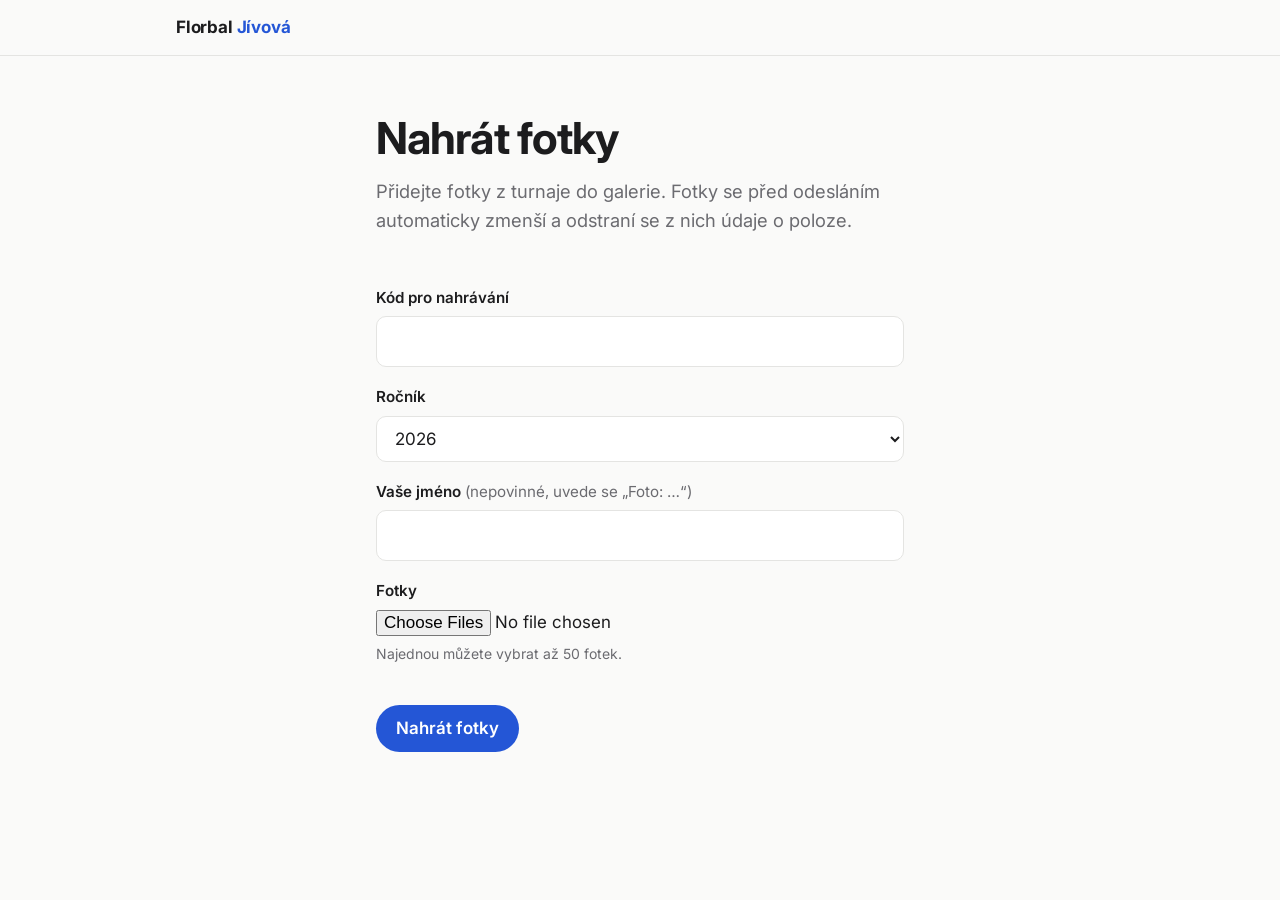
==== nahrat/index.html @ e93ef835 "Gallery from photo list, upload page and upload function Co-Authored-By: Claude Opus 5.5 <noreply@an" ====
<!doctype html>
<html lang="cs">
<head>
  <meta charset="utf-8">
  <meta name="viewport" content="width=device-width, initial-scale=1">
  <meta name="robots" content="noindex, nofollow">
  <meta name="referrer" content="no-referrer">
  <title>Nahrát fotky – Florbalový turnaj Jívová</title>
  <link rel="preconnect" href="https://fonts.googleapis.com">
  <link rel="preconnect" href="https://fonts.gstatic.com" crossorigin>
  <link href="https://fonts.googleapis.com/css2?family=Inter:wght@400;500;600;700&display=swap" rel="stylesheet">
  <link rel="stylesheet" href="../css/style.css">
  <link rel="stylesheet" href="nahrat.css">
</head>
<body>
  <header class="site-header">
    <div class="wrap">
      <a class="logo" href="../index.html">Florbal <span>Jívová</span></a>
    </div>
  </header>

  <main>
    <div class="wrap narrow">
      <h1>Nahrát fotky</h1>
      <p class="lead">Přidejte fotky z turnaje do galerie. Fotky se před odesláním automaticky zmenší a odstraní se z nich údaje o poloze.</p>

      <p id="closed" class="box warn" hidden>Nahrávání fotek je teď vypnuté.</p>

      <form id="form" hidden>
        <label for="code">Kód pro nahrávání</label>
        <input id="code" name="code" type="password" autocomplete="off" required>

        <label for="year">Ročník</label>
        <select id="year" name="year" required></select>

        <label for="name">Vaše jméno <span class="opt">(nepovinné, uvede se „Foto: …“)</span></label>
        <input id="name" name="name" type="text" maxlength="40" autocomplete="name">

        <label for="files">Fotky</label>
        <input id="files" name="files" type="file" accept="image/jpeg,image/png,image/webp,image/heic,image/heif" multiple required>
        <p class="hint">Najednou můžete vybrat až 50 fotek.</p>

        <div id="previews" class="previews"></div>

        <p id="status" class="box" hidden></p>
        <div id="bar" class="bar" hidden><span></span></div>

        <button id="send" class="btn" type="submit">Nahrát fotky</button>
      </form>
    </div>
  </main>

  <script src="nahrat.js"></script>
</body>
</html>
---- css/style.css ----
/* Florbalový turnaj Jívová – sdílené styly */

:root {
  --bg: #fafaf9;
  --surface: #ffffff;
  --text: #1c1c1e;
  --muted: #6b6b70;
  --line: #e4e4e2;
  --accent: #2456d6;
  --accent-soft: #e8eefc;
  --radius: 12px;
  --max: 960px;
}

@media (prefers-color-scheme: dark) {
  :root {
    --bg: #141416;
    --surface: #1c1c1f;
    --text: #ececef;
    --muted: #9a9aa2;
    --line: #2a2a2e;
    --accent: #7aa2ff;
    --accent-soft: #1f2a44;
  }
}

* { box-sizing: border-box; }
html, body { margin: 0; }

body {
  background: var(--bg);
  color: var(--text);
  font-family: "Inter", system-ui, -apple-system, "Segoe UI", sans-serif;
  line-height: 1.6;
  font-size: 17px;
}

img { max-width: 100%; display: block; }
a { color: var(--accent); }

.wrap {
  max-width: var(--max);
  margin: 0 auto;
  padding: 0 16px;
}

/* ---------- Hlavička a navigace ---------- */

.site-header {
  border-bottom: 1px solid var(--line);
  background: var(--bg);
  position: sticky;
  top: 0;
  z-index: 10;
}

.site-header .wrap {
  display: flex;
  flex-wrap: wrap;
  align-items: center;
  justify-content: space-between;
  gap: 8px 24px;
  padding-top: 14px;
  padding-bottom: 14px;
}

.logo {
  font-weight: 700;
  color: var(--text);
  text-decoration: none;
  letter-spacing: -0.01em;
}
.logo span { color: var(--accent); }

.nav {
  display: flex;
  flex-wrap: wrap;
  gap: 4px 20px;
  margin: 0;
  padding: 0;
  list-style: none;
}

.nav a {
  color: var(--muted);
  text-decoration: none;
  font-size: 0.95rem;
  font-weight: 500;
  padding: 4px 0;
  border-bottom: 2px solid transparent;
}
.nav a:hover { color: var(--text); }
.nav a[aria-current="page"] {
  color: var(--text);
  border-bottom-color: var(--accent);
}

/* ---------- Obsah ---------- */

main { padding: 56px 0 80px; }

h1, h2, h3 { line-height: 1.2; letter-spacing: -0.02em; }
h1 { font-size: clamp(2rem, 5vw, 2.75rem); margin: 0 0 12px; }
h2 { font-size: 1.5rem; margin: 48px 0 16px; }
h3 { font-size: 1.125rem; margin: 0 0 6px; }

.lead { color: var(--muted); font-size: 1.15rem; margin: 0 0 32px; max-width: 640px; }

/* Úvodní blok */
.hero { padding: 24px 0 16px; }
.hero .badge {
  display: inline-block;
  background: var(--accent-soft);
  color: var(--accent);
  font-size: 0.85rem;
  font-weight: 600;
  padding: 4px 12px;
  border-radius: 999px;
  margin-bottom: 16px;
}

.facts {
  display: grid;
  grid-template-columns: repeat(3, 1fr);
  gap: 12px;
  margin: 32px 0 0;
}
.fact {
  background: var(--surface);
  border: 1px solid var(--line);
  border-radius: var(--radius);
  padding: 16px 18px;
}
@media (max-width: 640px) { .facts { grid-template-columns: repeat(2, 1fr); } }
.fact dt { color: var(--muted); font-size: 0.85rem; }
.fact dd { margin: 2px 0 0; font-weight: 600; }

.note { color: var(--muted); margin: 16px 0 0; }

.btn {
  display: inline-block;
  background: var(--accent);
  color: #fff;
  text-decoration: none;
  font-weight: 600;
  padding: 10px 20px;
  border-radius: 999px;
  margin-top: 28px;
}
@media (prefers-color-scheme: dark) { .btn { color: #0b1020; } }
.btn:hover { opacity: 0.9; }

/* Novinky */
.news { list-style: none; padding: 0; margin: 0; border-top: 1px solid var(--line); }
.news li { padding: 24px 0; border-bottom: 1px solid var(--line); }
.news time { color: var(--muted); font-size: 0.875rem; display: block; margin-bottom: 4px; }
.news p { margin: 6px 0 0; }

/* Historie – časová osa */
.timeline { list-style: none; padding: 0; margin: 0; }
.timeline li {
  display: grid;
  grid-template-columns: 72px 1fr;
  gap: 16px;
  padding: 20px 0;
  border-bottom: 1px solid var(--line);
}
.timeline .year { font-weight: 700; color: var(--accent); font-size: 1.125rem; }
.timeline p { margin: 4px 0 0; color: var(--muted); }

table.results {
  width: 100%;
  border-collapse: collapse;
  font-size: 0.95rem;
}
.table-scroll { overflow-x: auto; }
table.results th, table.results td {
  text-align: left;
  padding: 10px 12px;
  border-bottom: 1px solid var(--line);
  white-space: nowrap;
}
table.results th { color: var(--muted); font-weight: 500; }

/* Galerie */
.album { margin-bottom: 48px; }
.album h2 { margin-top: 0; }
.album h2 small { color: var(--muted); font-weight: 500; font-size: 1rem; }
.album .credit { color: var(--muted); font-size: 0.875rem; margin: 8px 0 0; }
.muted { color: var(--muted); }
.gallery {
  display: grid;
  grid-template-columns: repeat(auto-fill, minmax(150px, 1fr));
  gap: 8px;
}
.gallery a, .gallery .placeholder {
  aspect-ratio: 4 / 3;
  border-radius: 8px;
  overflow: hidden;
  background: var(--accent-soft);
}
.gallery img { width: 100%; height: 100%; object-fit: cover; transition: transform .2s; }
.gallery a:hover img { transform: scale(1.03); }
.gallery .placeholder {
  display: flex;
  align-items: center;
  justify-content: center;
  color: var(--muted);
  font-size: 0.85rem;
}

/* Lightbox */
.lightbox {
  position: fixed;
  inset: 0;
  background: rgba(0, 0, 0, 0.9);
  display: none;
  align-items: center;
  justify-content: center;
  padding: 16px;
  z-index: 100;
}
.lightbox.open { display: flex; }
.lightbox img { max-height: 90vh; border-radius: 6px; }
.lightbox button {
  position: absolute;
  background: none;
  border: 0;
  color: #fff;
  font-size: 2rem;
  cursor: pointer;
  padding: 12px 16px;
}
.lightbox .close { top: 8px; right: 8px; }
.lightbox .prev { left: 4px; top: 50%; transform: translateY(-50%); }
.lightbox .next { right: 4px; top: 50%; transform: translateY(-50%); }

/* Kontakt */
.contact-grid {
  display: grid;
  grid-template-columns: repeat(auto-fit, minmax(240px, 1fr));
  gap: 12px;
}
.card {
  background: var(--surface);
  border: 1px solid var(--line);
  border-radius: var(--radius);
  padding: 20px;
}
.card p { margin: 4px 0 0; color: var(--muted); }
.card a { font-weight: 500; }

.map {
  margin-top: 32px;
  border: 1px solid var(--line);
  border-radius: var(--radius);
  overflow: hidden;
}
.map iframe { width: 100%; height: 320px; border: 0; display: block; }

/* ---------- Patička ---------- */

.site-footer {
  border-top: 1px solid var(--line);
  color: var(--muted);
  font-size: 0.875rem;
  padding: 24px 0;
}
.site-footer .wrap {
  display: flex;
  flex-wrap: wrap;
  justify-content: space-between;
  gap: 8px;
}
.site-footer a { color: var(--muted); }
---- nahrat/nahrat.css ----
.narrow { max-width: 560px; }
form { display: flex; flex-direction: column; }
form label { font-weight: 600; font-size: 0.95rem; margin: 18px 0 6px; }
form .opt { font-weight: 400; color: var(--muted); }
form input[type=text], form input[type=password], form select {
  font: inherit;
  padding: 11px 14px;
  border: 1px solid var(--line);
  border-radius: 10px;
  background: var(--surface);
  color: var(--text);
}
form input[type=file] { font: inherit; }
.hint { color: var(--muted); font-size: 0.875rem; margin: 6px 0 0; }
form .btn { border: 0; cursor: pointer; font: inherit; font-weight: 600; align-self: flex-start; }
form .btn:disabled { opacity: 0.6; cursor: default; }

.previews {
  display: grid;
  grid-template-columns: repeat(auto-fill, minmax(84px, 1fr));
  gap: 6px;
  margin-top: 12px;
}
.previews img { width: 100%; aspect-ratio: 1; object-fit: cover; border-radius: 6px; }

.box { padding: 12px 14px; border-radius: 10px; background: var(--accent-soft); margin: 16px 0 0; }
.box.warn, .box.error { background: #fdecea; color: #b42318; }
.box.ok { background: #e7f6ec; color: #1b6b3a; }
@media (prefers-color-scheme: dark) {
  .box.warn, .box.error { background: #3a1a18; color: #ff8a80; }
  .box.ok { background: #16301f; color: #8ee0a8; }
}

.bar { height: 6px; background: var(--line); border-radius: 99px; overflow: hidden; margin-top: 12px; }
.bar span { display: block; height: 100%; width: 0; background: var(--accent); transition: width .2s; }
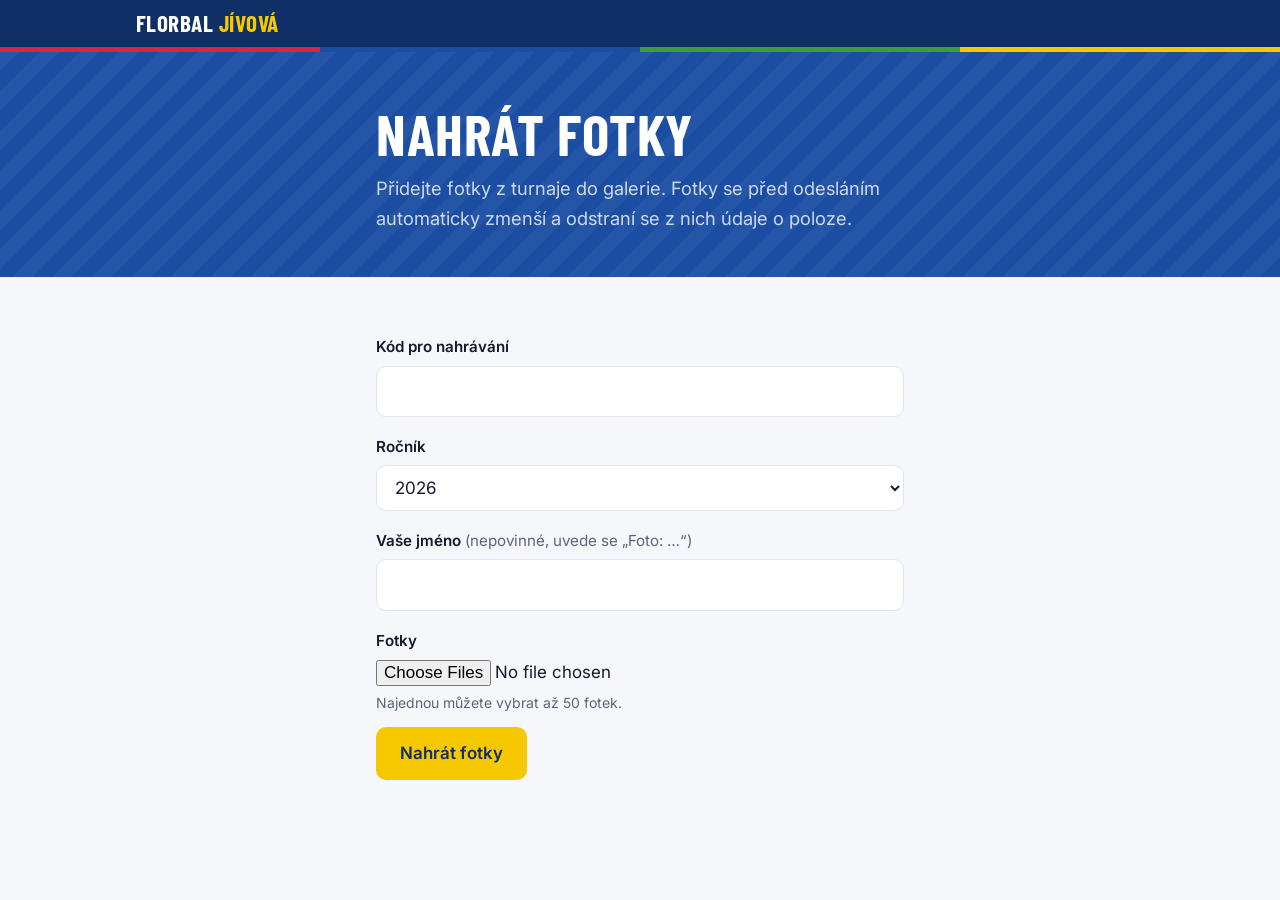
==== commit d27e06fc: "Sporty redesign in Jívová colors: hero photo, jubilee section, page headers Co-Authored-By: Claude O" ====
--- a/nahrat/index.html
+++ b/nahrat/index.html
@@ -8,7 +8,7 @@
   <title>Nahrát fotky – Florbalový turnaj Jívová</title>
   <link rel="preconnect" href="https://fonts.googleapis.com">
   <link rel="preconnect" href="https://fonts.gstatic.com" crossorigin>
-  <link href="https://fonts.googleapis.com/css2?family=Inter:wght@400;500;600;700&display=swap" rel="stylesheet">
+  <link href="https://fonts.googleapis.com/css2?family=Barlow+Condensed:wght@600;700&family=Inter:wght@400;500;600;700&display=swap" rel="stylesheet">
   <link rel="stylesheet" href="../css/style.css">
   <link rel="stylesheet" href="nahrat.css">
 </head>
@@ -18,11 +18,16 @@
       <a class="logo" href="../index.html">Florbal <span>Jívová</span></a>
     </div>
   </header>
+  <div class="stripe"></div>
 
   <main>
+    <section class="page-head">
+      <div class="wrap narrow">
+        <h1>Nahrát fotky</h1>
+        <p class="lead">Přidejte fotky z turnaje do galerie. Fotky se před odesláním automaticky zmenší a odstraní se z nich údaje o poloze.</p>
+      </div>
+    </section>
     <div class="wrap narrow">
-      <h1>Nahrát fotky</h1>
-      <p class="lead">Přidejte fotky z turnaje do galerie. Fotky se před odesláním automaticky zmenší a odstraní se z nich údaje o poloze.</p>
 
       <p id="closed" class="box warn" hidden>Nahrávání fotek je teď vypnuté.</p>
 
--- a/css/style.css
+++ b/css/style.css
@@ -1,26 +1,39 @@
-/* Florbalový turnaj Jívová – sdílené styly */
+/* Florbalový turnaj Jívová – sdílené styly
+   Barvy vychází z barev obce Jívová: červená, modrá, zelená, žlutá. */
 
 :root {
-  --bg: #fafaf9;
+  --red: #d7263d;
+  --blue: #1b4ea3;
+  --blue-dark: #0f2f66;
+  --green: #3f9b3a;
+  --yellow: #f5c800;
+
+  --bg: #f5f7fb;
   --surface: #ffffff;
-  --text: #1c1c1e;
-  --muted: #6b6b70;
-  --line: #e4e4e2;
-  --accent: #2456d6;
-  --accent-soft: #e8eefc;
+  --text: #121a2b;
+  --muted: #5b6579;
+  --line: #dfe4ee;
+  --accent: var(--blue);
+  --accent-soft: #e6eefb;
+  --on-dark: #ffffff;
+  --on-dark-muted: rgba(255, 255, 255, 0.78);
+
   --radius: 12px;
-  --max: 960px;
+  --max: 1040px;
+  --display: "Barlow Condensed", "Arial Narrow", system-ui, sans-serif;
+  --body: "Inter", system-ui, -apple-system, "Segoe UI", sans-serif;
 }
 
 @media (prefers-color-scheme: dark) {
   :root {
-    --bg: #141416;
-    --surface: #1c1c1f;
-    --text: #ececef;
-    --muted: #9a9aa2;
-    --line: #2a2a2e;
-    --accent: #7aa2ff;
-    --accent-soft: #1f2a44;
+    --bg: #0b1220;
+    --surface: #131d33;
+    --text: #eaf0fb;
+    --muted: #9ba7c0;
+    --line: #233150;
+    --accent: #7fa8ff;
+    --accent-soft: #18264a;
+    --blue-dark: #0a1f47;
   }
 }
 
@@ -30,7 +43,7 @@
 body {
   background: var(--bg);
   color: var(--text);
-  font-family: "Inter", system-ui, -apple-system, "Segoe UI", sans-serif;
+  font-family: var(--body);
   line-height: 1.6;
   font-size: 17px;
 }
@@ -44,176 +57,342 @@
   padding: 0 16px;
 }
 
+/* Barevný pruh v barvách obce */
+.stripe {
+  height: 5px;
+  background: linear-gradient(90deg,
+    var(--red) 0 25%, var(--blue) 25% 50%, var(--green) 50% 75%, var(--yellow) 75% 100%);
+}
+
 /* ---------- Hlavička a navigace ---------- */
 
 .site-header {
-  border-bottom: 1px solid var(--line);
-  background: var(--bg);
+  background: var(--blue-dark);
   position: sticky;
   top: 0;
   z-index: 10;
 }
-
 .site-header .wrap {
   display: flex;
   flex-wrap: wrap;
   align-items: center;
   justify-content: space-between;
-  gap: 8px 24px;
-  padding-top: 14px;
-  padding-bottom: 14px;
+  gap: 6px 24px;
+  padding-top: 12px;
+  padding-bottom: 12px;
 }
 
 .logo {
-  font-weight: 700;
-  color: var(--text);
+  font-family: var(--display);
+  font-weight: 700;
+  font-size: 1.45rem;
+  line-height: 1;
+  text-transform: uppercase;
+  letter-spacing: 0.02em;
+  color: var(--on-dark);
   text-decoration: none;
-  letter-spacing: -0.01em;
-}
-.logo span { color: var(--accent); }
+}
+.logo span { color: var(--yellow); }
 
 .nav {
   display: flex;
   flex-wrap: wrap;
-  gap: 4px 20px;
+  gap: 2px 22px;
   margin: 0;
   padding: 0;
   list-style: none;
 }
-
 .nav a {
-  color: var(--muted);
+  color: var(--on-dark-muted);
   text-decoration: none;
   font-size: 0.95rem;
-  font-weight: 500;
-  padding: 4px 0;
-  border-bottom: 2px solid transparent;
-}
-.nav a:hover { color: var(--text); }
-.nav a[aria-current="page"] {
-  color: var(--text);
-  border-bottom-color: var(--accent);
-}
-
-/* ---------- Obsah ---------- */
-
-main { padding: 56px 0 80px; }
-
-h1, h2, h3 { line-height: 1.2; letter-spacing: -0.02em; }
-h1 { font-size: clamp(2rem, 5vw, 2.75rem); margin: 0 0 12px; }
-h2 { font-size: 1.5rem; margin: 48px 0 16px; }
-h3 { font-size: 1.125rem; margin: 0 0 6px; }
-
-.lead { color: var(--muted); font-size: 1.15rem; margin: 0 0 32px; max-width: 640px; }
-
-/* Úvodní blok */
-.hero { padding: 24px 0 16px; }
-.hero .badge {
+  font-weight: 600;
+  padding: 6px 0;
+  border-bottom: 3px solid transparent;
+}
+.nav a:hover { color: var(--on-dark); }
+@media (max-width: 440px) {
+  .nav { gap: 2px 13px; }
+  .nav a { font-size: 0.88rem; }
+}
+.nav a[aria-current="page"] { color: var(--on-dark); border-bottom-color: var(--yellow); }
+
+/* ---------- Typografie ---------- */
+
+main { padding: 0 0 88px; }
+main > .wrap:first-child { padding-top: 48px; }
+
+h1, h2, h3 { line-height: 1.15; }
+h1, h2 {
+  font-family: var(--display);
+  font-weight: 700;
+  text-transform: uppercase;
+  letter-spacing: 0.01em;
+}
+h1 { font-size: clamp(2.4rem, 6vw, 3.6rem); margin: 0 0 12px; }
+h2 { font-size: clamp(1.7rem, 3.5vw, 2.2rem); margin: 56px 0 18px; }
+h3 { font-size: 1.1rem; margin: 0 0 6px; letter-spacing: -0.01em; }
+
+.lead { color: var(--muted); font-size: 1.15rem; margin: 0 0 32px; max-width: 660px; }
+.muted { color: var(--muted); }
+.note { color: var(--muted); margin: 16px 0 0; }
+
+.eyebrow {
   display: inline-block;
-  background: var(--accent-soft);
-  color: var(--accent);
-  font-size: 0.85rem;
+  background: var(--yellow);
+  color: var(--blue-dark);
+  font-weight: 700;
+  font-size: 0.8rem;
+  letter-spacing: 0.08em;
+  text-transform: uppercase;
+  padding: 5px 12px;
+  border-radius: 6px;
+  margin-bottom: 16px;
+  align-self: flex-start;
+}
+
+/* ---------- Tlačítka ---------- */
+
+.actions { display: flex; flex-wrap: wrap; gap: 12px; margin-top: 28px; }
+.btn {
+  display: inline-block;
+  background: var(--yellow);
+  color: var(--blue-dark);
+  text-decoration: none;
+  font-weight: 700;
+  padding: 13px 24px;
+  border-radius: 10px;
+  border: 2px solid var(--yellow);
+  transition: transform .15s, box-shadow .15s;
+}
+.btn:hover { transform: translateY(-1px); box-shadow: 0 6px 18px rgba(0, 0, 0, 0.18); }
+.btn-ghost { background: transparent; color: var(--on-dark); border-color: rgba(255, 255, 255, 0.7); }
+.btn-blue { background: var(--blue); border-color: var(--blue); color: #fff; }
+
+/* ---------- Úvodní fotka (home) ---------- */
+
+.hero {
+  position: relative;
+  color: var(--on-dark);
+  background: var(--blue-dark);
+  overflow: hidden;
+}
+.hero-img {
+  position: absolute;
+  inset: 0;
+  width: 100%;
+  height: 100%;
+  object-fit: cover;
+  object-position: center 40%;
+}
+.hero::after {
+  content: "";
+  position: absolute;
+  inset: 0;
+  background:
+    linear-gradient(180deg, rgba(10, 31, 71, 0.35) 0%, rgba(10, 31, 71, 0.75) 55%, rgba(10, 31, 71, 0.95) 100%),
+    linear-gradient(90deg, rgba(10, 31, 71, 0.6) 0%, rgba(10, 31, 71, 0) 70%);
+}
+.hero .wrap {
+  position: relative;
+  z-index: 1;
+  min-height: min(78vh, 640px);
+  display: flex;
+  flex-direction: column;
+  justify-content: flex-end;
+  padding-top: 96px;
+  padding-bottom: 56px;
+}
+.hero h1 { font-size: clamp(2.8rem, 9vw, 5.4rem); line-height: 0.95; margin-bottom: 18px; max-width: 12ch; }
+.hero .meta {
+  font-size: clamp(1.05rem, 2.4vw, 1.3rem);
   font-weight: 600;
-  padding: 4px 12px;
-  border-radius: 999px;
-  margin-bottom: 16px;
-}
+  margin: 0;
+  color: var(--on-dark);
+}
+.hero .meta span { color: var(--on-dark-muted); font-weight: 500; }
+
+/* ---------- Záhlaví podstránek ---------- */
+
+.page-head {
+  background:
+    repeating-linear-gradient(135deg, rgba(255, 255, 255, 0.04) 0 14px, transparent 14px 28px),
+    var(--blue);
+  color: var(--on-dark);
+}
+.page-head .wrap { padding-top: 48px; padding-bottom: 44px; }
+.page-head h1 { margin: 0 0 8px; }
+.page-head .lead { color: var(--on-dark-muted); margin: 0; }
+.page-head + .wrap { padding-top: 40px; }
+.page-head + .wrap > h2:first-child { margin-top: 0; }
+
+/* ---------- Klíčové údaje ---------- */
 
 .facts {
   display: grid;
   grid-template-columns: repeat(3, 1fr);
-  gap: 12px;
-  margin: 32px 0 0;
-}
+  gap: 14px;
+  margin: 40px 0 0;
+}
+@media (max-width: 720px) { .facts { grid-template-columns: repeat(2, 1fr); } }
 .fact {
   background: var(--surface);
   border: 1px solid var(--line);
+  border-top: 5px solid var(--blue);
   border-radius: var(--radius);
-  padding: 16px 18px;
-}
-@media (max-width: 640px) { .facts { grid-template-columns: repeat(2, 1fr); } }
-.fact dt { color: var(--muted); font-size: 0.85rem; }
-.fact dd { margin: 2px 0 0; font-weight: 600; }
-
-.note { color: var(--muted); margin: 16px 0 0; }
-
-.btn {
-  display: inline-block;
-  background: var(--accent);
-  color: #fff;
-  text-decoration: none;
-  font-weight: 600;
-  padding: 10px 20px;
-  border-radius: 999px;
-  margin-top: 28px;
-}
-@media (prefers-color-scheme: dark) { .btn { color: #0b1020; } }
-.btn:hover { opacity: 0.9; }
-
-/* Novinky */
-.news { list-style: none; padding: 0; margin: 0; border-top: 1px solid var(--line); }
-.news li { padding: 24px 0; border-bottom: 1px solid var(--line); }
-.news time { color: var(--muted); font-size: 0.875rem; display: block; margin-bottom: 4px; }
+  padding: 18px 20px 16px;
+  margin: 0;
+}
+.fact:nth-child(4n+1) { border-top-color: var(--red); }
+.fact:nth-child(4n+2) { border-top-color: var(--blue); }
+.fact:nth-child(4n+3) { border-top-color: var(--green); }
+.fact:nth-child(4n+4) { border-top-color: var(--yellow); }
+.fact dt { color: var(--muted); font-size: 0.85rem; font-weight: 500; }
+.fact dd {
+  margin: 2px 0 0;
+  font-family: var(--display);
+  font-weight: 700;
+  font-size: clamp(1.5rem, 3.4vw, 2rem);
+  line-height: 1.1;
+  text-transform: uppercase;
+}
+.fact dd small { display: block; font-family: var(--body); text-transform: none; font-size: 0.9rem; font-weight: 500; color: var(--muted); }
+
+/* ---------- 20 let ---------- */
+
+.jubilee {
+  margin-top: 72px;
+  background: var(--blue-dark);
+  color: var(--on-dark);
+  border-radius: 18px;
+  overflow: hidden;
+  display: grid;
+  grid-template-columns: 1.1fr 1fr;
+}
+@media (max-width: 760px) { .jubilee { grid-template-columns: 1fr; } }
+.jubilee-text { padding: 40px 36px 36px; position: relative; }
+.jubilee .jubilee-num {
+  font-family: var(--display);
+  font-weight: 700;
+  font-size: clamp(6rem, 16vw, 9.5rem);
+  line-height: 0.8;
+  color: var(--yellow);
+  margin: 0 0 8px;
+}
+.jubilee h2 { margin: 0 0 12px; color: var(--on-dark); }
+.jubilee p { color: var(--on-dark-muted); margin: 0 0 12px; }
+.jubilee .actions { margin-top: 20px; }
+.jubilee-photo { min-height: 260px; position: relative; }
+.jubilee-photo img { position: absolute; inset: 0; width: 100%; height: 100%; object-fit: cover; }
+.jubilee .stripe { position: absolute; left: 0; right: 0; bottom: 0; }
+
+/* ---------- Novinky ---------- */
+
+.news { list-style: none; padding: 0; margin: 0; display: grid; gap: 14px; }
+.news li {
+  background: var(--surface);
+  border: 1px solid var(--line);
+  border-left: 5px solid var(--blue);
+  border-radius: var(--radius);
+  padding: 20px 22px;
+}
+.news time {
+  color: var(--blue);
+  font-size: 0.8rem;
+  font-weight: 700;
+  letter-spacing: 0.06em;
+  text-transform: uppercase;
+  display: block;
+  margin-bottom: 4px;
+}
+@media (prefers-color-scheme: dark) { .news time { color: var(--accent); } }
 .news p { margin: 6px 0 0; }
 
-/* Historie – časová osa */
-.timeline { list-style: none; padding: 0; margin: 0; }
+/* ---------- Historie ---------- */
+
+.timeline { list-style: none; padding: 0; margin: 0; position: relative; }
+.timeline::before {
+  content: "";
+  position: absolute;
+  left: 39px;
+  top: 8px;
+  bottom: 8px;
+  width: 3px;
+  background: var(--line);
+}
 .timeline li {
   display: grid;
-  grid-template-columns: 72px 1fr;
-  gap: 16px;
-  padding: 20px 0;
-  border-bottom: 1px solid var(--line);
-}
-.timeline .year { font-weight: 700; color: var(--accent); font-size: 1.125rem; }
+  grid-template-columns: 80px 1fr;
+  gap: 18px;
+  padding: 14px 0;
+  position: relative;
+}
+.timeline .year {
+  font-family: var(--display);
+  font-weight: 700;
+  font-size: 1.3rem;
+  color: #fff;
+  background: var(--blue);
+  border-radius: 8px;
+  text-align: center;
+  padding: 6px 0;
+  height: fit-content;
+  position: relative;
+}
+.timeline li:first-child .year { background: var(--red); }
+.timeline li > div {
+  background: var(--surface);
+  border: 1px solid var(--line);
+  border-radius: var(--radius);
+  padding: 14px 18px;
+}
 .timeline p { margin: 4px 0 0; color: var(--muted); }
 
-table.results {
-  width: 100%;
-  border-collapse: collapse;
-  font-size: 0.95rem;
-}
-.table-scroll { overflow-x: auto; }
-table.results th, table.results td {
-  text-align: left;
-  padding: 10px 12px;
-  border-bottom: 1px solid var(--line);
-  white-space: nowrap;
-}
-table.results th { color: var(--muted); font-weight: 500; }
-
-/* Galerie */
-.album { margin-bottom: 48px; }
-.album h2 { margin-top: 0; }
-.album h2 small { color: var(--muted); font-weight: 500; font-size: 1rem; }
-.album .credit { color: var(--muted); font-size: 0.875rem; margin: 8px 0 0; }
-.muted { color: var(--muted); }
+table.results { width: 100%; border-collapse: collapse; font-size: 0.95rem; background: var(--surface); }
+.table-scroll { overflow-x: auto; border: 1px solid var(--line); border-radius: var(--radius); }
+table.results th, table.results td { text-align: left; padding: 12px 14px; border-bottom: 1px solid var(--line); white-space: nowrap; }
+table.results tr:last-child td { border-bottom: 0; }
+table.results th {
+  background: var(--blue-dark);
+  color: var(--on-dark);
+  font-weight: 600;
+  font-size: 0.85rem;
+  letter-spacing: 0.04em;
+  text-transform: uppercase;
+}
+
+/* ---------- Galerie ---------- */
+
+.album { margin-bottom: 52px; }
+.album h2 { margin-top: 0; display: flex; flex-wrap: wrap; align-items: baseline; gap: 4px 12px; }
+.album h2 small { color: var(--muted); font-family: var(--body); font-weight: 500; font-size: 1rem; text-transform: none; }
+.album .credit { color: var(--muted); font-size: 0.875rem; margin: 10px 0 0; }
 .gallery {
   display: grid;
-  grid-template-columns: repeat(auto-fill, minmax(150px, 1fr));
-  gap: 8px;
+  grid-template-columns: repeat(auto-fill, minmax(170px, 1fr));
+  gap: 10px;
 }
 .gallery a, .gallery .placeholder {
   aspect-ratio: 4 / 3;
-  border-radius: 8px;
+  border-radius: 10px;
   overflow: hidden;
   background: var(--accent-soft);
 }
-.gallery img { width: 100%; height: 100%; object-fit: cover; transition: transform .2s; }
-.gallery a:hover img { transform: scale(1.03); }
-.gallery .placeholder {
-  display: flex;
-  align-items: center;
-  justify-content: center;
-  color: var(--muted);
-  font-size: 0.85rem;
-}
+.gallery img { width: 100%; height: 100%; object-fit: cover; transition: transform .25s; }
+.gallery a:hover img { transform: scale(1.05); }
+
+/* Pás fotek na úvodní stránce */
+.photo-strip { display: grid; grid-template-columns: repeat(4, 1fr); gap: 10px; }
+@media (max-width: 720px) { .photo-strip { grid-template-columns: repeat(2, 1fr); } }
+.photo-strip a { aspect-ratio: 4 / 3; border-radius: 10px; overflow: hidden; display: block; }
+.photo-strip img { width: 100%; height: 100%; object-fit: cover; transition: transform .25s; }
+.photo-strip a:hover img { transform: scale(1.05); }
 
 /* Lightbox */
 .lightbox {
   position: fixed;
   inset: 0;
-  background: rgba(0, 0, 0, 0.9);
+  background: rgba(5, 12, 28, 0.94);
   display: none;
   align-items: center;
   justify-content: center;
@@ -221,13 +400,13 @@
   z-index: 100;
 }
 .lightbox.open { display: flex; }
-.lightbox img { max-height: 90vh; border-radius: 6px; }
+.lightbox img { max-height: 90vh; max-width: 100%; border-radius: 6px; }
 .lightbox button {
   position: absolute;
   background: none;
   border: 0;
   color: #fff;
-  font-size: 2rem;
+  font-size: 2.2rem;
   cursor: pointer;
   padding: 12px 16px;
 }
@@ -235,41 +414,46 @@
 .lightbox .prev { left: 4px; top: 50%; transform: translateY(-50%); }
 .lightbox .next { right: 4px; top: 50%; transform: translateY(-50%); }
 
-/* Kontakt */
+/* ---------- Kontakty ---------- */
+
 .contact-grid {
   display: grid;
   grid-template-columns: repeat(auto-fit, minmax(240px, 1fr));
-  gap: 12px;
+  gap: 14px;
 }
 .card {
   background: var(--surface);
   border: 1px solid var(--line);
   border-radius: var(--radius);
-  padding: 20px;
-}
+  padding: 20px 22px;
+}
+.card h3 { font-size: 1.15rem; }
 .card p { margin: 4px 0 0; color: var(--muted); }
-.card a { font-weight: 500; }
-
-.map {
-  margin-top: 32px;
-  border: 1px solid var(--line);
-  border-radius: var(--radius);
-  overflow: hidden;
-}
-.map iframe { width: 100%; height: 320px; border: 0; display: block; }
+.card a { font-weight: 600; }
+.card .phone {
+  display: inline-flex;
+  align-items: center;
+  gap: 8px;
+  margin-top: 10px;
+  font-family: var(--display);
+  font-size: 1.6rem;
+  font-weight: 700;
+  letter-spacing: 0.02em;
+  text-decoration: none;
+  color: var(--blue);
+}
+@media (prefers-color-scheme: dark) { .card .phone { color: var(--accent); } }
+.card .phone svg { width: 22px; height: 22px; }
 
 /* ---------- Patička ---------- */
 
-.site-footer {
-  border-top: 1px solid var(--line);
-  color: var(--muted);
-  font-size: 0.875rem;
-  padding: 24px 0;
-}
+.site-footer { background: var(--blue-dark); color: var(--on-dark-muted); font-size: 0.9rem; }
 .site-footer .wrap {
   display: flex;
   flex-wrap: wrap;
   justify-content: space-between;
   gap: 8px;
-}
-.site-footer a { color: var(--muted); }
+  padding-top: 26px;
+  padding-bottom: 26px;
+}
+.site-footer a { color: var(--on-dark); }
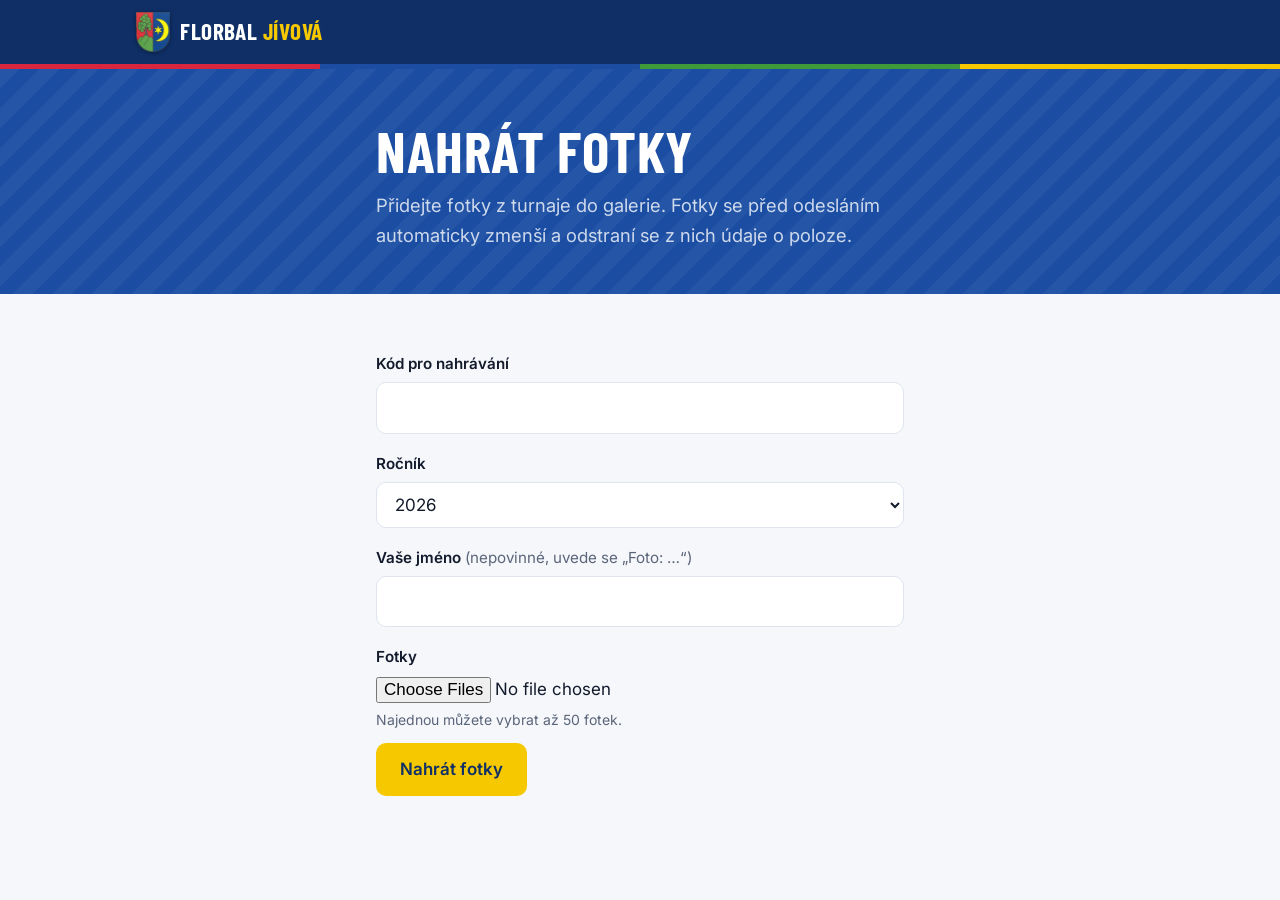
==== commit 91ecfb7b: "Coat of arms home link, single info block, jubilee text Co-Authored-By: Claude Opus 5.5 <noreply@ant" ====
--- a/nahrat/index.html
+++ b/nahrat/index.html
@@ -15,7 +15,7 @@
 <body>
   <header class="site-header">
     <div class="wrap">
-      <a class="logo" href="../index.html">Florbal <span>Jívová</span></a>
+      <a class="logo" href="../index.html" aria-label="Florbalový turnaj Jívová – úvodní stránka"><img src="../img/znak-jivova.png" alt="" width="34" height="40"><span class="logo-text">Florbal <span>Jívová</span></span></a>
     </div>
   </header>
   <div class="stripe"></div>
--- a/css/style.css
+++ b/css/style.css
@@ -92,7 +92,10 @@
   color: var(--on-dark);
   text-decoration: none;
 }
-.logo span { color: var(--yellow); }
+.logo { display: inline-flex; align-items: center; gap: 10px; }
+.logo img { height: 40px; width: auto; filter: drop-shadow(0 1px 2px rgba(0, 0, 0, 0.35)); transition: transform .15s; }
+.logo:hover img { transform: scale(1.06); }
+.logo-text span { color: var(--yellow); }
 
 .nav {
   display: flex;
@@ -257,6 +260,33 @@
   text-transform: uppercase;
 }
 .fact dd small { display: block; font-family: var(--body); text-transform: none; font-size: 0.9rem; font-weight: 500; color: var(--muted); }
+
+/* ---------- Informace o turnaji (jeden blok) ---------- */
+
+.info {
+  margin-top: 40px;
+  background: var(--surface);
+  border: 1px solid var(--line);
+  border-radius: var(--radius);
+  overflow: hidden;
+}
+.info dl { margin: 0; padding: 8px 28px; display: grid; grid-template-columns: 1fr 1fr; column-gap: 48px; }
+.info dl > div {
+  display: grid;
+  grid-template-columns: 170px 1fr;
+  gap: 12px;
+  padding: 14px 0;
+  border-bottom: 1px solid var(--line);
+  align-items: baseline;
+}
+.info dl > div:nth-last-child(-n+2) { border-bottom: 0; }
+.info dt { color: var(--muted); font-size: 0.92rem; }
+.info dd { margin: 0; font-weight: 600; }
+@media (max-width: 760px) {
+  .info dl { grid-template-columns: 1fr; padding: 4px 20px; }
+  .info dl > div:nth-last-child(2) { border-bottom: 1px solid var(--line); }
+  .info dl > div { grid-template-columns: 1fr; gap: 0; padding: 12px 0; }
+}
 
 /* ---------- 20 let ---------- */
 
